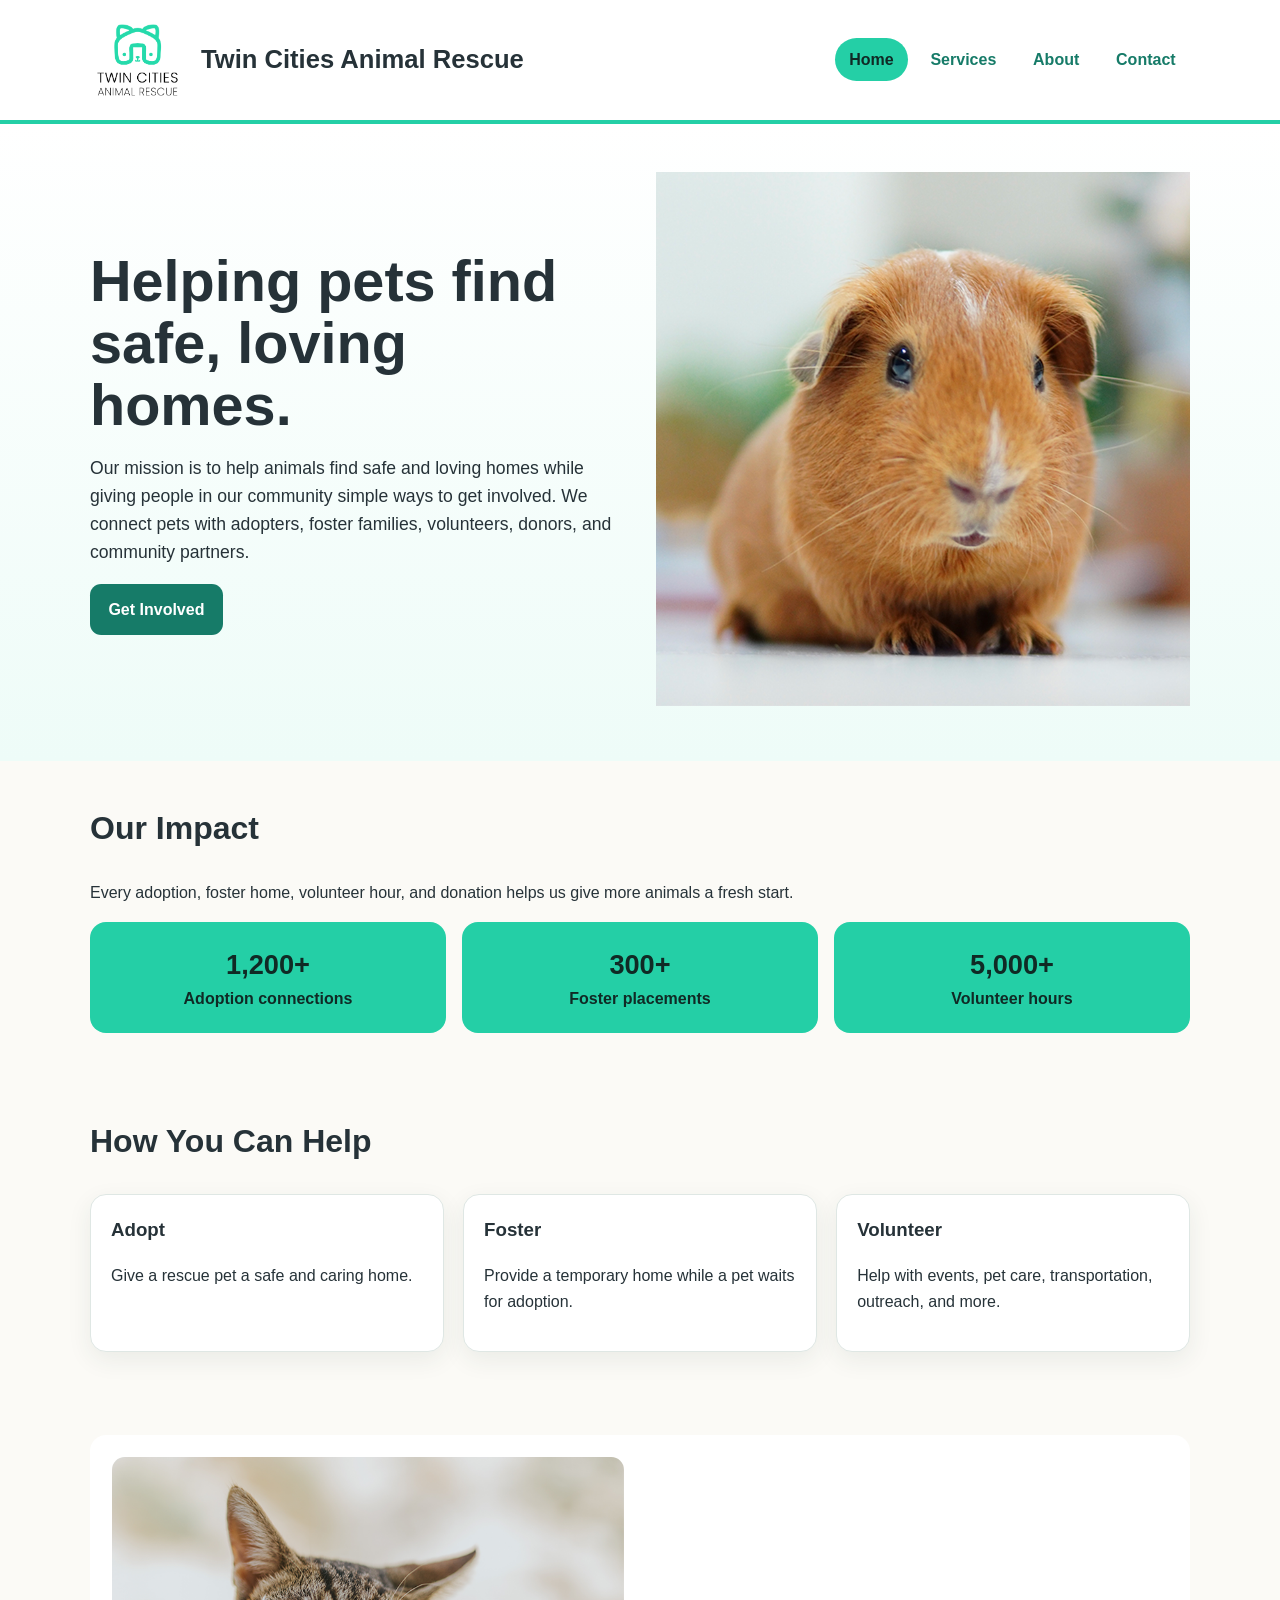
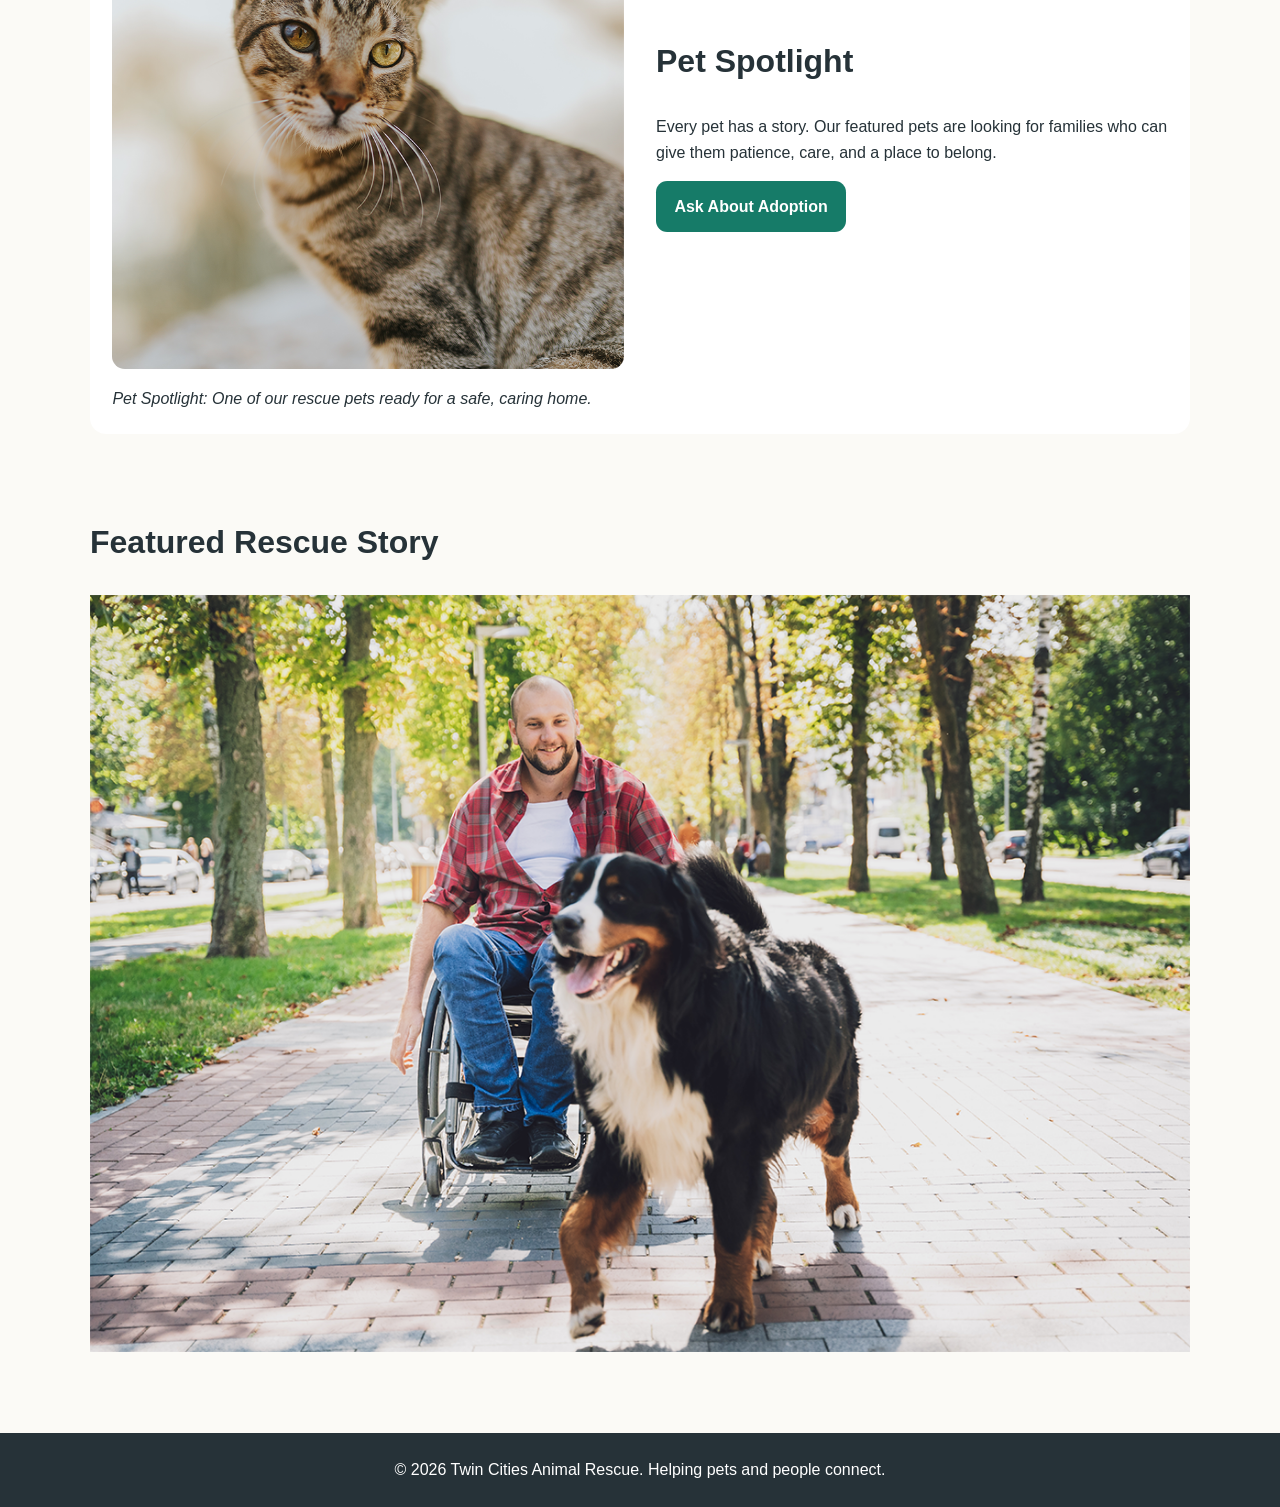
==== index.html @ d3e16891 "Add files via upload" ====
<!DOCTYPE html>
<html lang="en">
<head>
  <meta charset="UTF-8">
  <meta name="viewport" content="width=device-width, initial-scale=1.0">
  <title>Twin Cities Animal Rescue | Home</title>
  <link rel="stylesheet" href="styles.css">
</head>
<body>
  <a class="skip-link" href="#main-content">Skip to main content</a>
  <header class="site-header">
    <div class="container header-inner">
      <a class="brand" href="index.html">
        <img src="rescue-logo_c.png" alt="Twin Cities Animal Rescue logo">
        <h1>Twin Cities Animal Rescue</h1>
      </a>
      <nav aria-label="Main navigation">
        <ul>
          <li><a href="index.html" aria-current="page">Home</a></li>
          <li><a href="services.html">Services</a></li>
          <li><a href="about.html">About</a></li>
          <li><a href="contact.html">Contact</a></li>
        </ul>
      </nav>
    </div>
  </header>

  <main id="main-content">
    <section class="hero">
      <div class="container hero-grid">
        <div class="hero-copy">
          <h2>Helping pets find safe, loving homes.</h2>
          <p>Our mission is to help animals find safe and loving homes while giving people in our community simple ways to get involved. We connect pets with adopters, foster families, volunteers, donors, and community partners.</p>
          <a class="button" href="contact.html">Get Involved</a>
        </div>
        <div class="hero-media">
          <img src="rescue-pet_c.png" alt="Adoptable rescue pet waiting for a loving home">
        </div>
      </div>
    </section>

    <section>
      <div class="container">
        <h2>Our Impact</h2>
        <p>Every adoption, foster home, volunteer hour, and donation helps us give more animals a fresh start.</p>
        <div class="stats">
          <div class="stat"><strong>1,200+</strong>Adoption connections</div>
          <div class="stat"><strong>300+</strong>Foster placements</div>
          <div class="stat"><strong>5,000+</strong>Volunteer hours</div>
        </div>
      </div>
    </section>

    <section>
      <div class="container">
        <h2>How You Can Help</h2>
        <div class="cards">
          <article class="card"><h3>Adopt</h3><p>Give a rescue pet a safe and caring home.</p></article>
          <article class="card"><h3>Foster</h3><p>Provide a temporary home while a pet waits for adoption.</p></article>
          <article class="card"><h3>Volunteer</h3><p>Help with events, pet care, transportation, outreach, and more.</p></article>
        </div>
      </div>
    </section>

    <section>
      <div class="container media-card">
        <figure>
          <img src="rescue-pet-spotlight_c.png" alt="Rescue pet featured in the pet spotlight">
          <figcaption>Pet Spotlight: One of our rescue pets ready for a safe, caring home.</figcaption>
        </figure>
        <div>
          <h2>Pet Spotlight</h2>
          <p>Every pet has a story. Our featured pets are looking for families who can give them patience, care, and a place to belong.</p>
          <a class="button" href="contact.html">Ask About Adoption</a>
        </div>
      </div>
    </section>

    <section>
      <div class="container">
        <h2>Featured Rescue Story</h2>
        <picture>
          <source media="(min-width: 800px)" srcset="rescue-feature-large_c.png">
          <img src="rescue-feature-small_c.png" alt="Featured Twin Cities Animal Rescue pet and community story">
        </picture>
      </div>
    </section>
  </main>

  <footer class="site-footer"><div class="container"><p>&copy; 2026 Twin Cities Animal Rescue. Helping pets and people connect.</p></div></footer>
</body>
</html>
---- styles.css ----
:root {
  --teal: #24cfa6;
  --teal-dark: #167b68;
  --cream: #fbfaf6;
  --charcoal: #263238;
  --white: #ffffff;
}

* { box-sizing: border-box; }

html { scroll-behavior: smooth; }

body {
  margin: 0;
  font-family: Arial, Helvetica, sans-serif;
  color: var(--charcoal);
  background: var(--cream);
  line-height: 1.6;
}

img, video { max-width: 100%; height: auto; }

a { color: var(--teal-dark); }
a:hover, a:focus { color: #0e5d4e; }

.container {
  width: min(1100px, 92%);
  margin: 0 auto;
}

.site-header {
  background: var(--white);
  border-bottom: 4px solid var(--teal);
}

.header-inner {
  display: flex;
  align-items: center;
  justify-content: space-between;
  gap: 1.5rem;
  padding: 1rem 0;
}

.brand {
  display: flex;
  align-items: center;
  gap: 1rem;
  text-decoration: none;
  color: var(--charcoal);
}

.brand img { width: 95px; }
.brand h1 { margin: 0; font-size: 1.6rem; line-height: 1.15; }

nav ul {
  list-style: none;
  display: flex;
  gap: 0.5rem;
  padding: 0;
  margin: 0;
  flex-wrap: wrap;
}

nav a {
  display: inline-block;
  padding: 0.55rem 0.9rem;
  text-decoration: none;
  font-weight: 700;
  border-radius: 999px;
}

nav a:hover, nav a:focus, nav a[aria-current="page"] {
  background: var(--teal);
  color: #102a25;
}

.hero {
  padding: 3rem 0;
  background: linear-gradient(180deg, #ffffff 0%, #eefcf8 100%);
}

.hero-grid {
  display: flex;
  align-items: center;
  gap: 2rem;
}

.hero-copy, .hero-media { flex: 1 1 0; }
.hero h2 { font-size: clamp(2rem, 5vw, 3.6rem); line-height: 1.08; margin: 0 0 1rem; }
.hero p { font-size: 1.1rem; }

.button {
  display: inline-block;
  background: var(--teal-dark);
  color: var(--white);
  text-decoration: none;
  font-weight: 700;
  padding: 0.8rem 1.15rem;
  border-radius: 0.7rem;
}
.button:hover, .button:focus { background: #0f5f50; color: var(--white); }

main section { padding: 2.6rem 0; }
main h2 { font-size: 2rem; margin-top: 0; }
main h3 { margin-top: 0; }

.cards {
  display: flex;
  gap: 1.2rem;
  flex-wrap: wrap;
}

.card {
  flex: 1 1 240px;
  background: var(--white);
  border: 1px solid #dfe7e4;
  border-radius: 1rem;
  padding: 1.25rem;
  box-shadow: 0 8px 24px rgba(35, 65, 57, 0.08);
}

.media-card {
  display: flex;
  gap: 2rem;
  align-items: center;
  background: var(--white);
  border-radius: 1rem;
  padding: 1.4rem;
}
.media-card > * { flex: 1 1 0; }
.media-card img { border-radius: 0.8rem; }

figure { margin: 0; }
figcaption { margin-top: 0.6rem; font-style: italic; }

.stats {
  display: flex;
  gap: 1rem;
  flex-wrap: wrap;
}
.stat {
  flex: 1 1 180px;
  background: var(--teal);
  color: #102a25;
  border-radius: 1rem;
  text-align: center;
  padding: 1.3rem;
  font-weight: 700;
}
.stat strong { display: block; font-size: 1.7rem; }

form {
  background: var(--white);
  border-radius: 1rem;
  padding: 1.5rem;
  box-shadow: 0 8px 24px rgba(35, 65, 57, 0.08);
}
fieldset {
  border: 1px solid #ccd8d4;
  border-radius: 0.75rem;
  margin-bottom: 1rem;
  padding: 1rem;
}
legend { font-weight: 700; padding: 0 0.4rem; }
label { font-weight: 700; }
input, select, textarea {
  width: 100%;
  padding: 0.72rem;
  margin-top: 0.25rem;
  border: 1px solid #9aa9a4;
  border-radius: 0.5rem;
  font: inherit;
}
textarea { resize: vertical; }
button {
  border: 0;
  background: var(--teal-dark);
  color: var(--white);
  padding: 0.8rem 1.2rem;
  border-radius: 0.6rem;
  font-weight: 700;
  cursor: pointer;
}
button:hover, button:focus { background: #0f5f50; }

.info-grid {
  display: flex;
  gap: 1.2rem;
  flex-wrap: wrap;
}
.info-grid .card { flex-basis: 300px; }

.site-footer {
  background: var(--charcoal);
  color: var(--white);
  padding: 1.5rem 0;
  margin-top: 2rem;
  text-align: center;
}
.site-footer p { margin: 0; }

.skip-link {
  position: absolute;
  left: -9999px;
  top: auto;
}
.skip-link:focus {
  left: 1rem;
  top: 1rem;
  z-index: 1000;
  background: var(--white);
  padding: 0.7rem;
}

@media (max-width: 760px) {
  .header-inner, .hero-grid, .media-card {
    flex-direction: column;
    align-items: stretch;
  }
  .brand { justify-content: center; text-align: center; }
  nav ul { justify-content: center; }
  .hero { padding: 2rem 0; }
  .hero-copy { text-align: center; }
  .brand h1 { font-size: 1.35rem; }
}
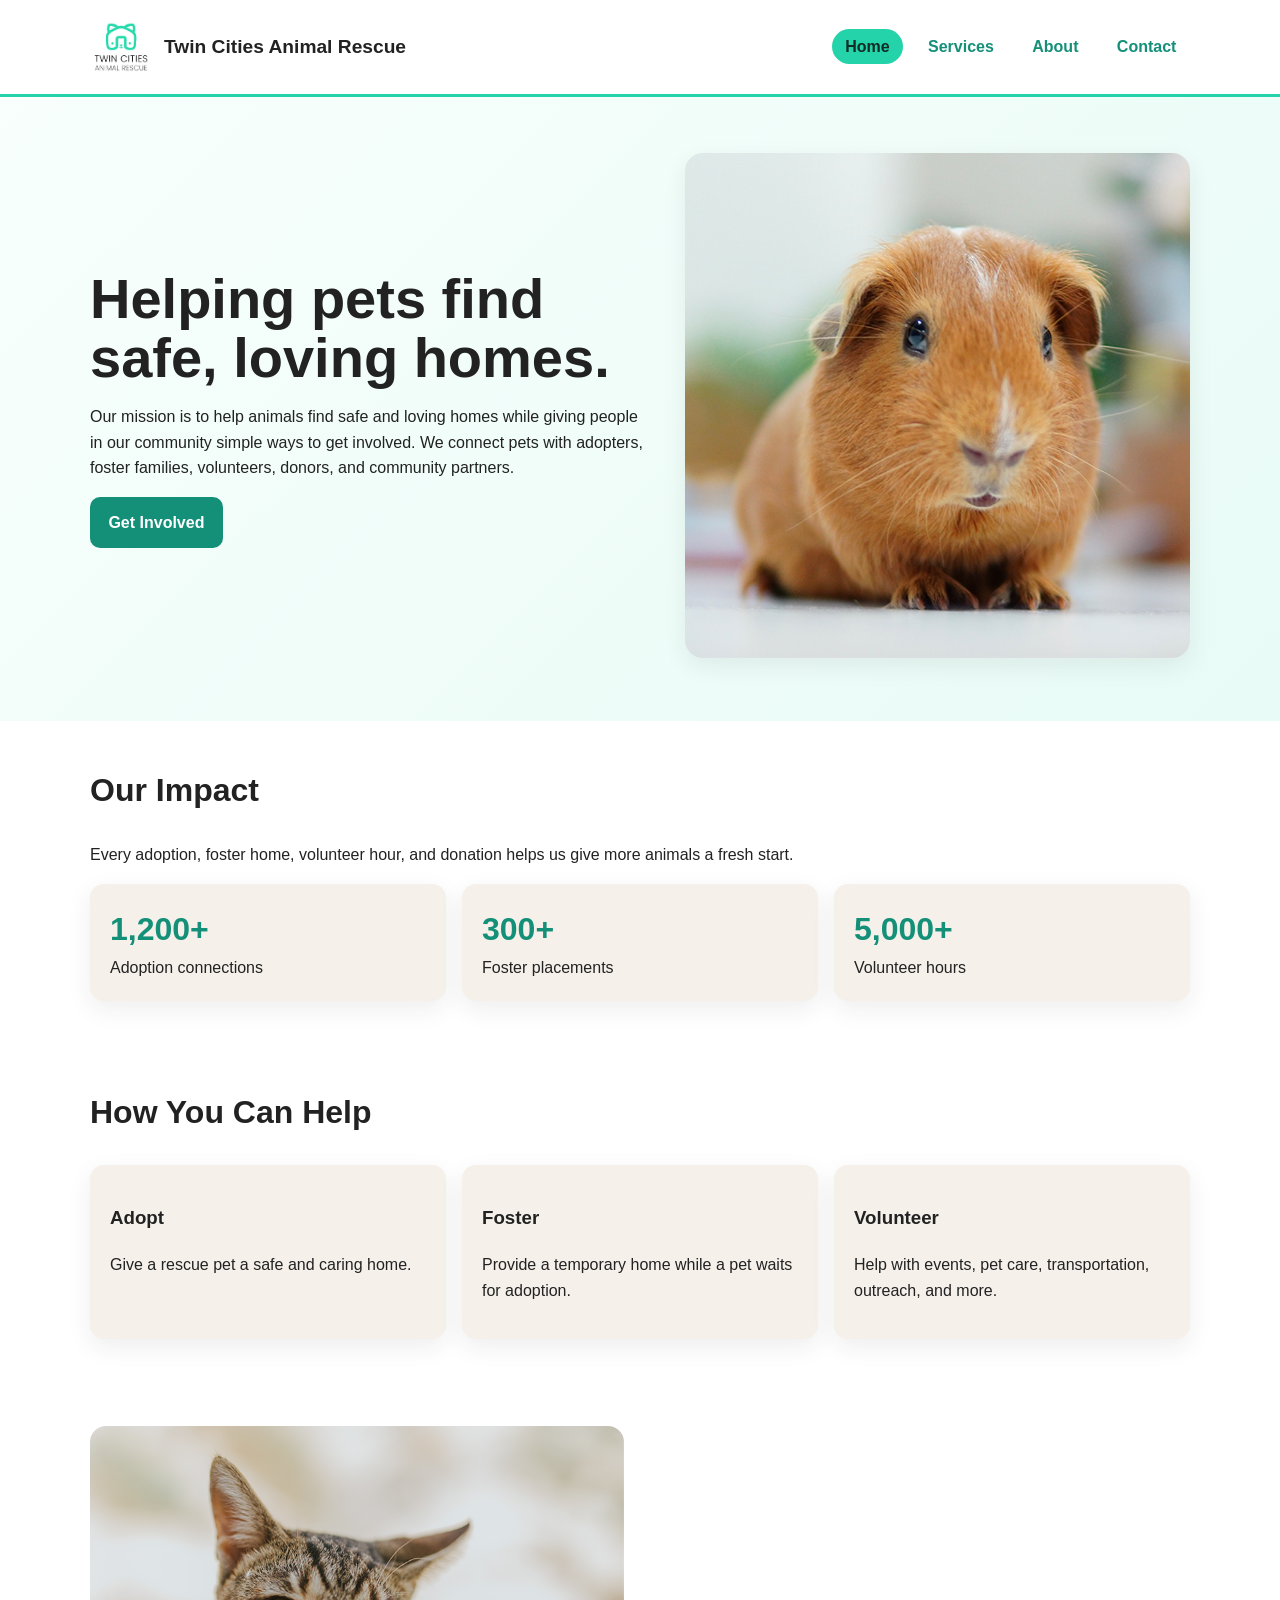
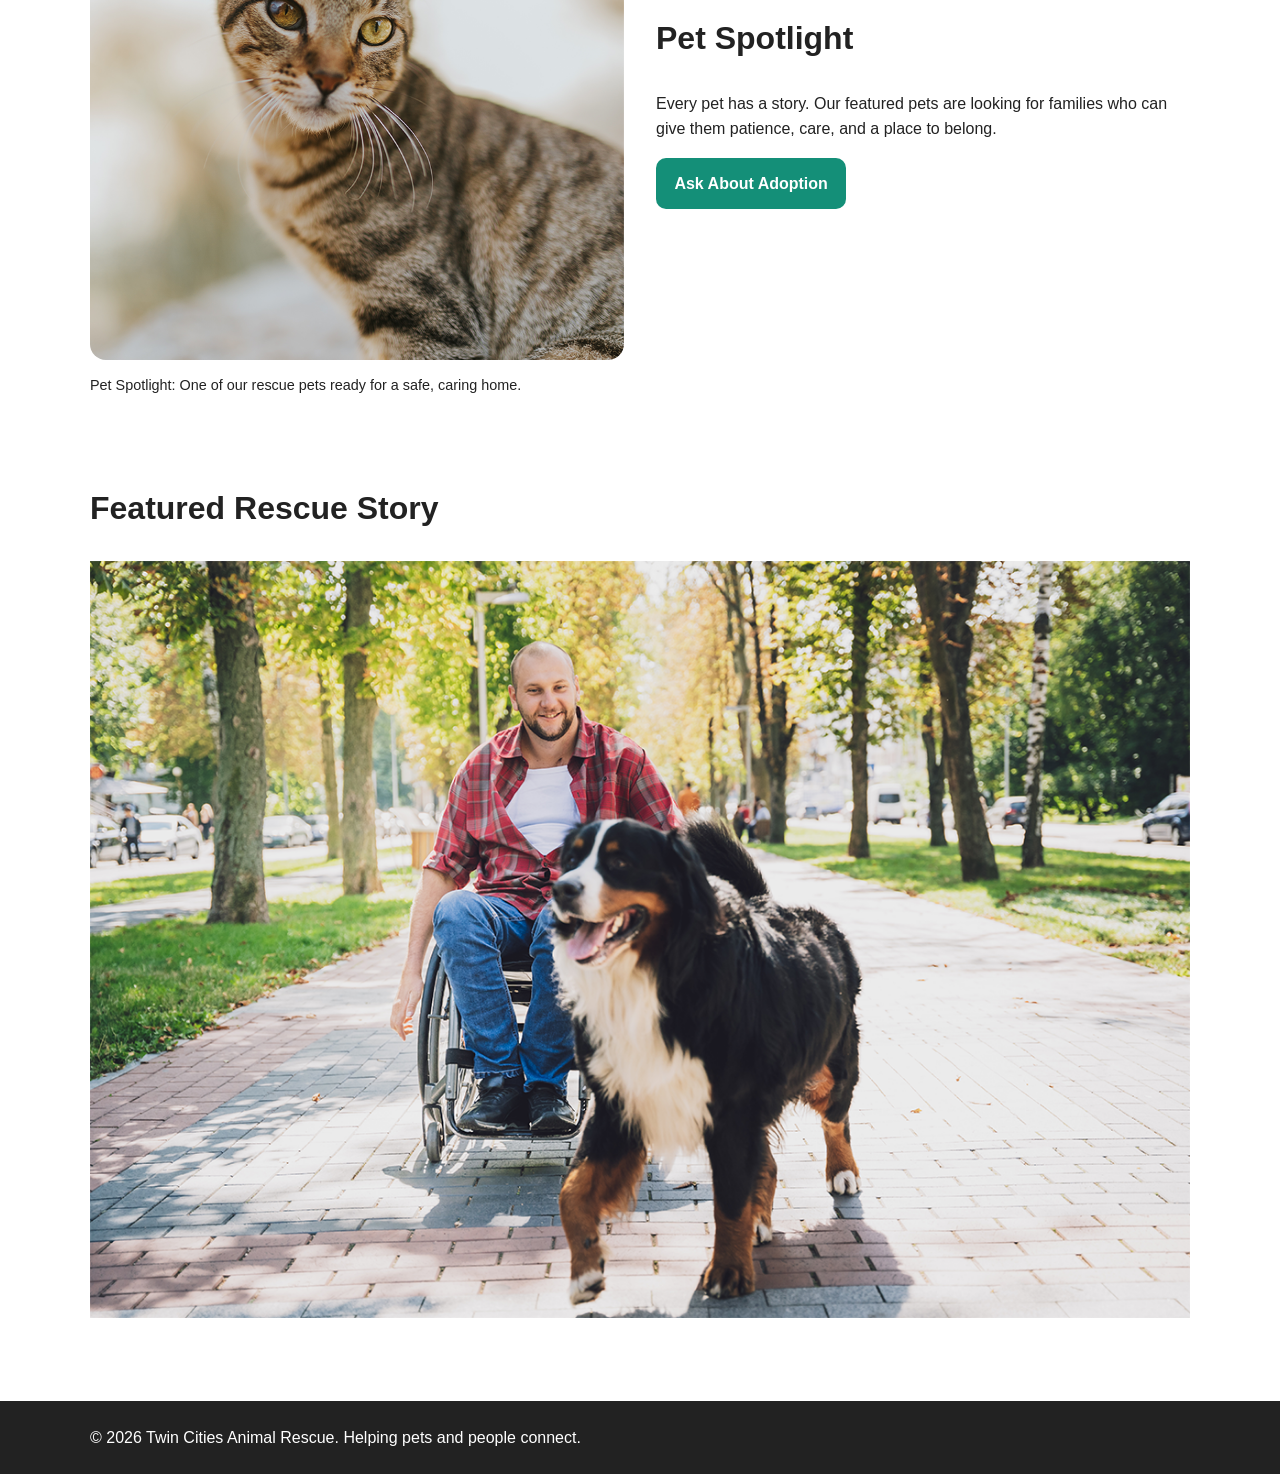
==== commit 509d6a9f: "Add files via upload" ====
--- a/index.html
+++ b/index.html
@@ -8,85 +8,17 @@
 </head>
 <body>
   <a class="skip-link" href="#main-content">Skip to main content</a>
-  <header class="site-header">
-    <div class="container header-inner">
-      <a class="brand" href="index.html">
-        <img src="rescue-logo_c.png" alt="Twin Cities Animal Rescue logo">
-        <h1>Twin Cities Animal Rescue</h1>
-      </a>
-      <nav aria-label="Main navigation">
-        <ul>
-          <li><a href="index.html" aria-current="page">Home</a></li>
-          <li><a href="services.html">Services</a></li>
-          <li><a href="about.html">About</a></li>
-          <li><a href="contact.html">Contact</a></li>
-        </ul>
-      </nav>
-    </div>
-  </header>
-
+  <header class="site-header"><div class="container header-inner">
+    <a class="brand" href="index.html"><img src="rescue-logo_c.png" alt="Twin Cities Animal Rescue logo"><h1>Twin Cities Animal Rescue</h1></a>
+    <nav aria-label="Main navigation"><ul><li><a href="index.html" aria-current="page">Home</a></li><li><a href="services.html">Services</a></li><li><a href="about.html">About</a></li><li><a href="contact.html">Contact</a></li></ul></nav>
+  </div></header>
   <main id="main-content">
-    <section class="hero">
-      <div class="container hero-grid">
-        <div class="hero-copy">
-          <h2>Helping pets find safe, loving homes.</h2>
-          <p>Our mission is to help animals find safe and loving homes while giving people in our community simple ways to get involved. We connect pets with adopters, foster families, volunteers, donors, and community partners.</p>
-          <a class="button" href="contact.html">Get Involved</a>
-        </div>
-        <div class="hero-media">
-          <img src="rescue-pet_c.png" alt="Adoptable rescue pet waiting for a loving home">
-        </div>
-      </div>
-    </section>
-
-    <section>
-      <div class="container">
-        <h2>Our Impact</h2>
-        <p>Every adoption, foster home, volunteer hour, and donation helps us give more animals a fresh start.</p>
-        <div class="stats">
-          <div class="stat"><strong>1,200+</strong>Adoption connections</div>
-          <div class="stat"><strong>300+</strong>Foster placements</div>
-          <div class="stat"><strong>5,000+</strong>Volunteer hours</div>
-        </div>
-      </div>
-    </section>
-
-    <section>
-      <div class="container">
-        <h2>How You Can Help</h2>
-        <div class="cards">
-          <article class="card"><h3>Adopt</h3><p>Give a rescue pet a safe and caring home.</p></article>
-          <article class="card"><h3>Foster</h3><p>Provide a temporary home while a pet waits for adoption.</p></article>
-          <article class="card"><h3>Volunteer</h3><p>Help with events, pet care, transportation, outreach, and more.</p></article>
-        </div>
-      </div>
-    </section>
-
-    <section>
-      <div class="container media-card">
-        <figure>
-          <img src="rescue-pet-spotlight_c.png" alt="Rescue pet featured in the pet spotlight">
-          <figcaption>Pet Spotlight: One of our rescue pets ready for a safe, caring home.</figcaption>
-        </figure>
-        <div>
-          <h2>Pet Spotlight</h2>
-          <p>Every pet has a story. Our featured pets are looking for families who can give them patience, care, and a place to belong.</p>
-          <a class="button" href="contact.html">Ask About Adoption</a>
-        </div>
-      </div>
-    </section>
-
-    <section>
-      <div class="container">
-        <h2>Featured Rescue Story</h2>
-        <picture>
-          <source media="(min-width: 800px)" srcset="rescue-feature-large_c.png">
-          <img src="rescue-feature-small_c.png" alt="Featured Twin Cities Animal Rescue pet and community story">
-        </picture>
-      </div>
-    </section>
+    <section class="hero"><div class="container hero-grid"><div class="hero-copy"><h2>Helping pets find safe, loving homes.</h2><p>Our mission is to help animals find safe and loving homes while giving people in our community simple ways to get involved. We connect pets with adopters, foster families, volunteers, donors, and community partners.</p><a class="button" href="contact.html">Get Involved</a></div><div class="hero-media"><img src="rescue-pet_c.png" alt="Adoptable rescue pet waiting for a loving home"></div></div></section>
+    <section><div class="container"><h2>Our Impact</h2><p>Every adoption, foster home, volunteer hour, and donation helps us give more animals a fresh start.</p><div class="stats"><div class="stat"><strong>1,200+</strong>Adoption connections</div><div class="stat"><strong>300+</strong>Foster placements</div><div class="stat"><strong>5,000+</strong>Volunteer hours</div></div></div></section>
+    <section><div class="container"><h2>How You Can Help</h2><div class="cards"><article class="card"><h3>Adopt</h3><p>Give a rescue pet a safe and caring home.</p></article><article class="card"><h3>Foster</h3><p>Provide a temporary home while a pet waits for adoption.</p></article><article class="card"><h3>Volunteer</h3><p>Help with events, pet care, transportation, outreach, and more.</p></article></div></div></section>
+    <section><div class="container media-card"><figure><img src="rescue-pet-spotlight_c.png" alt="Rescue pet featured in the pet spotlight"><figcaption>Pet Spotlight: One of our rescue pets ready for a safe, caring home.</figcaption></figure><div><h2>Pet Spotlight</h2><p>Every pet has a story. Our featured pets are looking for families who can give them patience, care, and a place to belong.</p><a class="button" href="contact.html">Ask About Adoption</a></div></div></section>
+    <section><div class="container"><h2>Featured Rescue Story</h2><picture><source media="(min-width: 800px)" srcset="rescue-feature-large_c.png"><img src="rescue-feature-small_c.png" alt="Featured Twin Cities Animal Rescue pet and community story"></picture></div></section>
   </main>
-
   <footer class="site-footer"><div class="container"><p>&copy; 2026 Twin Cities Animal Rescue. Helping pets and people connect.</p></div></footer>
 </body>
 </html>
--- a/styles.css
+++ b/styles.css
@@ -1,225 +1,86 @@
 :root {
-  --teal: #24cfa6;
-  --teal-dark: #167b68;
-  --cream: #fbfaf6;
-  --charcoal: #263238;
+  --teal: #25d3aa;
+  --teal-dark: #148f78;
+  --charcoal: #222222;
+  --beige: #f5f1ea;
   --white: #ffffff;
+  --error: #9f1d1d;
+  --success: #176b45;
+  --shadow: 0 8px 24px rgba(34, 34, 34, 0.08);
 }
 
 * { box-sizing: border-box; }
-
 html { scroll-behavior: smooth; }
-
 body {
   margin: 0;
   font-family: Arial, Helvetica, sans-serif;
   color: var(--charcoal);
-  background: var(--cream);
+  background: var(--white);
   line-height: 1.6;
 }
+img, video, audio { max-width: 100%; }
+a { color: var(--teal-dark); }
+.container { width: min(1100px, 90%); margin: 0 auto; }
+.skip-link { position: absolute; left: -9999px; top: 0; }
+.skip-link:focus { left: 1rem; top: 1rem; background: #fff; padding: .75rem 1rem; z-index: 1000; }
 
-img, video { max-width: 100%; height: auto; }
+.site-header { background: var(--white); border-bottom: 3px solid var(--teal); }
+.header-inner { display: flex; align-items: center; justify-content: space-between; gap: 1rem; padding: 1rem 0; }
+.brand { display: flex; align-items: center; gap: .75rem; text-decoration: none; color: var(--charcoal); }
+.brand img { width: 62px; height: 62px; object-fit: contain; }
+.brand h1 { font-size: 1.2rem; margin: 0; }
+nav ul { list-style: none; display: flex; gap: .7rem; padding: 0; margin: 0; }
+nav a { text-decoration: none; padding: .55rem .85rem; border-radius: 999px; font-weight: 700; }
+nav a:hover, nav a:focus, nav a[aria-current="page"] { background: var(--teal); color: #102c25; }
 
-a { color: var(--teal-dark); }
-a:hover, a:focus { color: #0e5d4e; }
+.hero { background: linear-gradient(135deg, #f8fffc 0%, #e8fbf6 100%); padding: 3.5rem 0; }
+.hero-grid { display: grid; grid-template-columns: 1.1fr 1fr; gap: 2.5rem; align-items: center; }
+.hero h2 { font-size: clamp(2rem, 5vw, 3.5rem); line-height: 1.05; margin: 0 0 1rem; }
+.hero-media img { width: 100%; border-radius: 18px; box-shadow: var(--shadow); }
+.button, button {
+  display: inline-block; border: 0; border-radius: 10px; background: var(--teal-dark); color: #fff;
+  padding: .8rem 1.15rem; font-weight: 700; text-decoration: none; cursor: pointer;
+}
+.button:hover, button:hover, .button:focus, button:focus { filter: brightness(.93); }
 
-.container {
-  width: min(1100px, 92%);
-  margin: 0 auto;
+section { padding: 2.7rem 0; }
+section h2 { margin-top: 0; font-size: 2rem; }
+.stats, .cards, .info-grid { display: grid; gap: 1rem; grid-template-columns: repeat(3, 1fr); }
+.stat, .card { background: var(--beige); border-radius: 14px; padding: 1.25rem; box-shadow: var(--shadow); }
+.stat strong { display: block; font-size: 2rem; color: var(--teal-dark); }
+.media-card { display: grid; grid-template-columns: 1fr 1fr; gap: 2rem; align-items: center; }
+figure { margin: 0; }
+figure img { border-radius: 16px; }
+figcaption { font-size: .9rem; margin-top: .4rem; }
+
+form { max-width: 780px; }
+fieldset { border: 1px solid #cfcfcf; border-radius: 12px; margin: 0 0 1.25rem; padding: 1.2rem; }
+legend { font-weight: 700; padding: 0 .4rem; }
+label { display: block; font-weight: 700; margin-bottom: .25rem; }
+input, select, textarea {
+  width: 100%; padding: .7rem .8rem; border: 1px solid #999; border-radius: 8px; font: inherit; background: #fff;
 }
+input:focus, select:focus, textarea:focus { outline: 3px solid rgba(37, 211, 170, .25); border-color: var(--teal-dark); }
+.form-row { margin-bottom: 1rem; }
+.error-message { min-height: 1.35em; color: var(--error); font-size: .9rem; margin: .25rem 0 0; }
+.field-error { border-color: var(--error); background: #fff7f7; }
+.form-status { margin-top: 1rem; font-weight: 700; }
+.form-status.success { color: var(--success); }
+.form-status.error { color: var(--error); }
 
-.site-header {
-  background: var(--white);
-  border-bottom: 4px solid var(--teal);
-}
+.interactive-panel { background: var(--beige); border-left: 5px solid var(--teal); border-radius: 12px; padding: 1.25rem; margin: 1.25rem 0 2rem; }
+.interactive-panel h3 { margin-top: 0; }
+#interest-details { margin-top: 1rem; background: var(--white); border-radius: 10px; padding: 1rem; box-shadow: var(--shadow); }
+#interest-details[hidden] { display: none; }
+.saved-note { color: var(--teal-dark); font-weight: 700; margin-top: .5rem; }
 
-.header-inner {
-  display: flex;
-  align-items: center;
-  justify-content: space-between;
-  gap: 1.5rem;
-  padding: 1rem 0;
-}
-
-.brand {
-  display: flex;
-  align-items: center;
-  gap: 1rem;
-  text-decoration: none;
-  color: var(--charcoal);
-}
-
-.brand img { width: 95px; }
-.brand h1 { margin: 0; font-size: 1.6rem; line-height: 1.15; }
-
-nav ul {
-  list-style: none;
-  display: flex;
-  gap: 0.5rem;
-  padding: 0;
-  margin: 0;
-  flex-wrap: wrap;
-}
-
-nav a {
-  display: inline-block;
-  padding: 0.55rem 0.9rem;
-  text-decoration: none;
-  font-weight: 700;
-  border-radius: 999px;
-}
-
-nav a:hover, nav a:focus, nav a[aria-current="page"] {
-  background: var(--teal);
-  color: #102a25;
-}
-
-.hero {
-  padding: 3rem 0;
-  background: linear-gradient(180deg, #ffffff 0%, #eefcf8 100%);
-}
-
-.hero-grid {
-  display: flex;
-  align-items: center;
-  gap: 2rem;
-}
-
-.hero-copy, .hero-media { flex: 1 1 0; }
-.hero h2 { font-size: clamp(2rem, 5vw, 3.6rem); line-height: 1.08; margin: 0 0 1rem; }
-.hero p { font-size: 1.1rem; }
-
-.button {
-  display: inline-block;
-  background: var(--teal-dark);
-  color: var(--white);
-  text-decoration: none;
-  font-weight: 700;
-  padding: 0.8rem 1.15rem;
-  border-radius: 0.7rem;
-}
-.button:hover, .button:focus { background: #0f5f50; color: var(--white); }
-
-main section { padding: 2.6rem 0; }
-main h2 { font-size: 2rem; margin-top: 0; }
-main h3 { margin-top: 0; }
-
-.cards {
-  display: flex;
-  gap: 1.2rem;
-  flex-wrap: wrap;
-}
-
-.card {
-  flex: 1 1 240px;
-  background: var(--white);
-  border: 1px solid #dfe7e4;
-  border-radius: 1rem;
-  padding: 1.25rem;
-  box-shadow: 0 8px 24px rgba(35, 65, 57, 0.08);
-}
-
-.media-card {
-  display: flex;
-  gap: 2rem;
-  align-items: center;
-  background: var(--white);
-  border-radius: 1rem;
-  padding: 1.4rem;
-}
-.media-card > * { flex: 1 1 0; }
-.media-card img { border-radius: 0.8rem; }
-
-figure { margin: 0; }
-figcaption { margin-top: 0.6rem; font-style: italic; }
-
-.stats {
-  display: flex;
-  gap: 1rem;
-  flex-wrap: wrap;
-}
-.stat {
-  flex: 1 1 180px;
-  background: var(--teal);
-  color: #102a25;
-  border-radius: 1rem;
-  text-align: center;
-  padding: 1.3rem;
-  font-weight: 700;
-}
-.stat strong { display: block; font-size: 1.7rem; }
-
-form {
-  background: var(--white);
-  border-radius: 1rem;
-  padding: 1.5rem;
-  box-shadow: 0 8px 24px rgba(35, 65, 57, 0.08);
-}
-fieldset {
-  border: 1px solid #ccd8d4;
-  border-radius: 0.75rem;
-  margin-bottom: 1rem;
-  padding: 1rem;
-}
-legend { font-weight: 700; padding: 0 0.4rem; }
-label { font-weight: 700; }
-input, select, textarea {
-  width: 100%;
-  padding: 0.72rem;
-  margin-top: 0.25rem;
-  border: 1px solid #9aa9a4;
-  border-radius: 0.5rem;
-  font: inherit;
-}
-textarea { resize: vertical; }
-button {
-  border: 0;
-  background: var(--teal-dark);
-  color: var(--white);
-  padding: 0.8rem 1.2rem;
-  border-radius: 0.6rem;
-  font-weight: 700;
-  cursor: pointer;
-}
-button:hover, button:focus { background: #0f5f50; }
-
-.info-grid {
-  display: flex;
-  gap: 1.2rem;
-  flex-wrap: wrap;
-}
-.info-grid .card { flex-basis: 300px; }
-
-.site-footer {
-  background: var(--charcoal);
-  color: var(--white);
-  padding: 1.5rem 0;
-  margin-top: 2rem;
-  text-align: center;
-}
+.site-footer { background: var(--charcoal); color: var(--white); padding: 1.5rem 0; margin-top: 2rem; }
 .site-footer p { margin: 0; }
 
-.skip-link {
-  position: absolute;
-  left: -9999px;
-  top: auto;
+@media (max-width: 800px) {
+  .header-inner { align-items: flex-start; flex-direction: column; }
+  nav ul { flex-wrap: wrap; }
+  .hero-grid, .media-card, .stats, .cards, .info-grid { grid-template-columns: 1fr; }
+  .hero { padding: 2.5rem 0; }
+  section { padding: 2rem 0; }
 }
-.skip-link:focus {
-  left: 1rem;
-  top: 1rem;
-  z-index: 1000;
-  background: var(--white);
-  padding: 0.7rem;
-}
-
-@media (max-width: 760px) {
-  .header-inner, .hero-grid, .media-card {
-    flex-direction: column;
-    align-items: stretch;
-  }
-  .brand { justify-content: center; text-align: center; }
-  nav ul { justify-content: center; }
-  .hero { padding: 2rem 0; }
-  .hero-copy { text-align: center; }
-  .brand h1 { font-size: 1.35rem; }
-}
